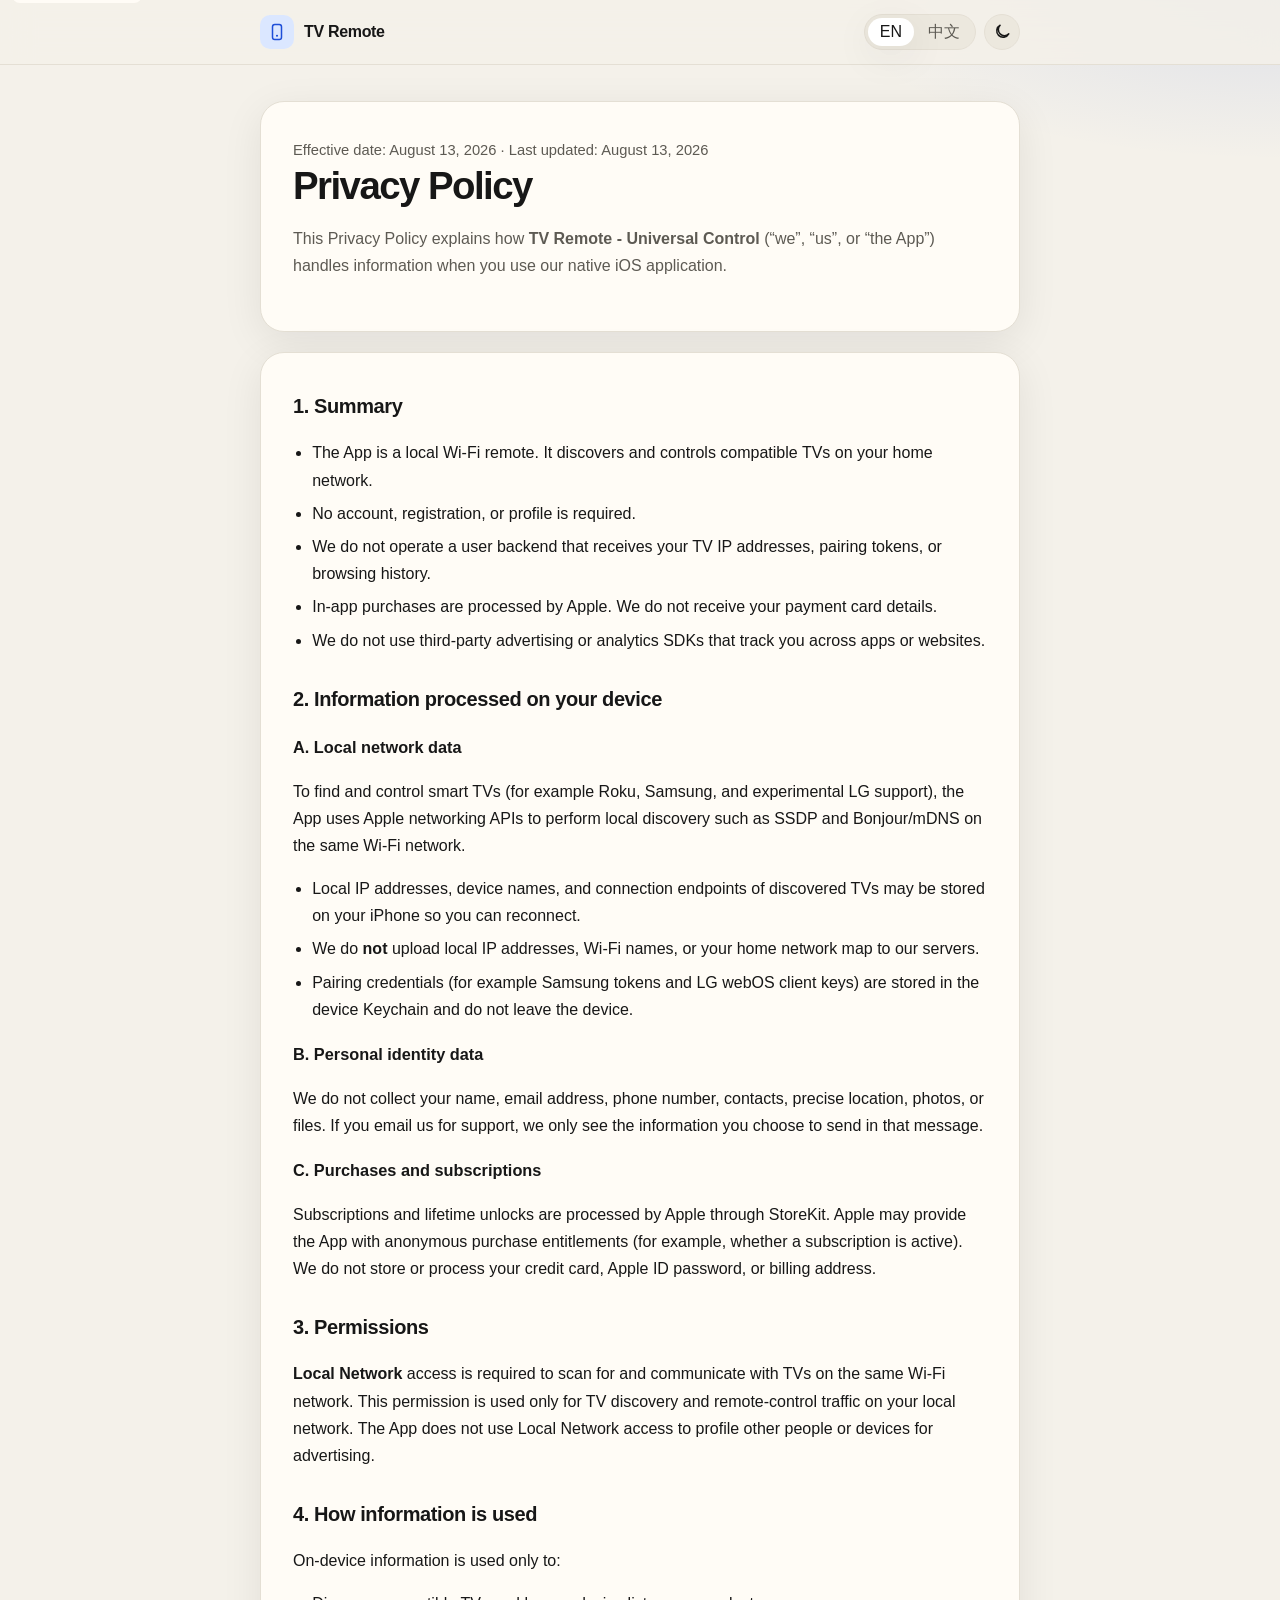
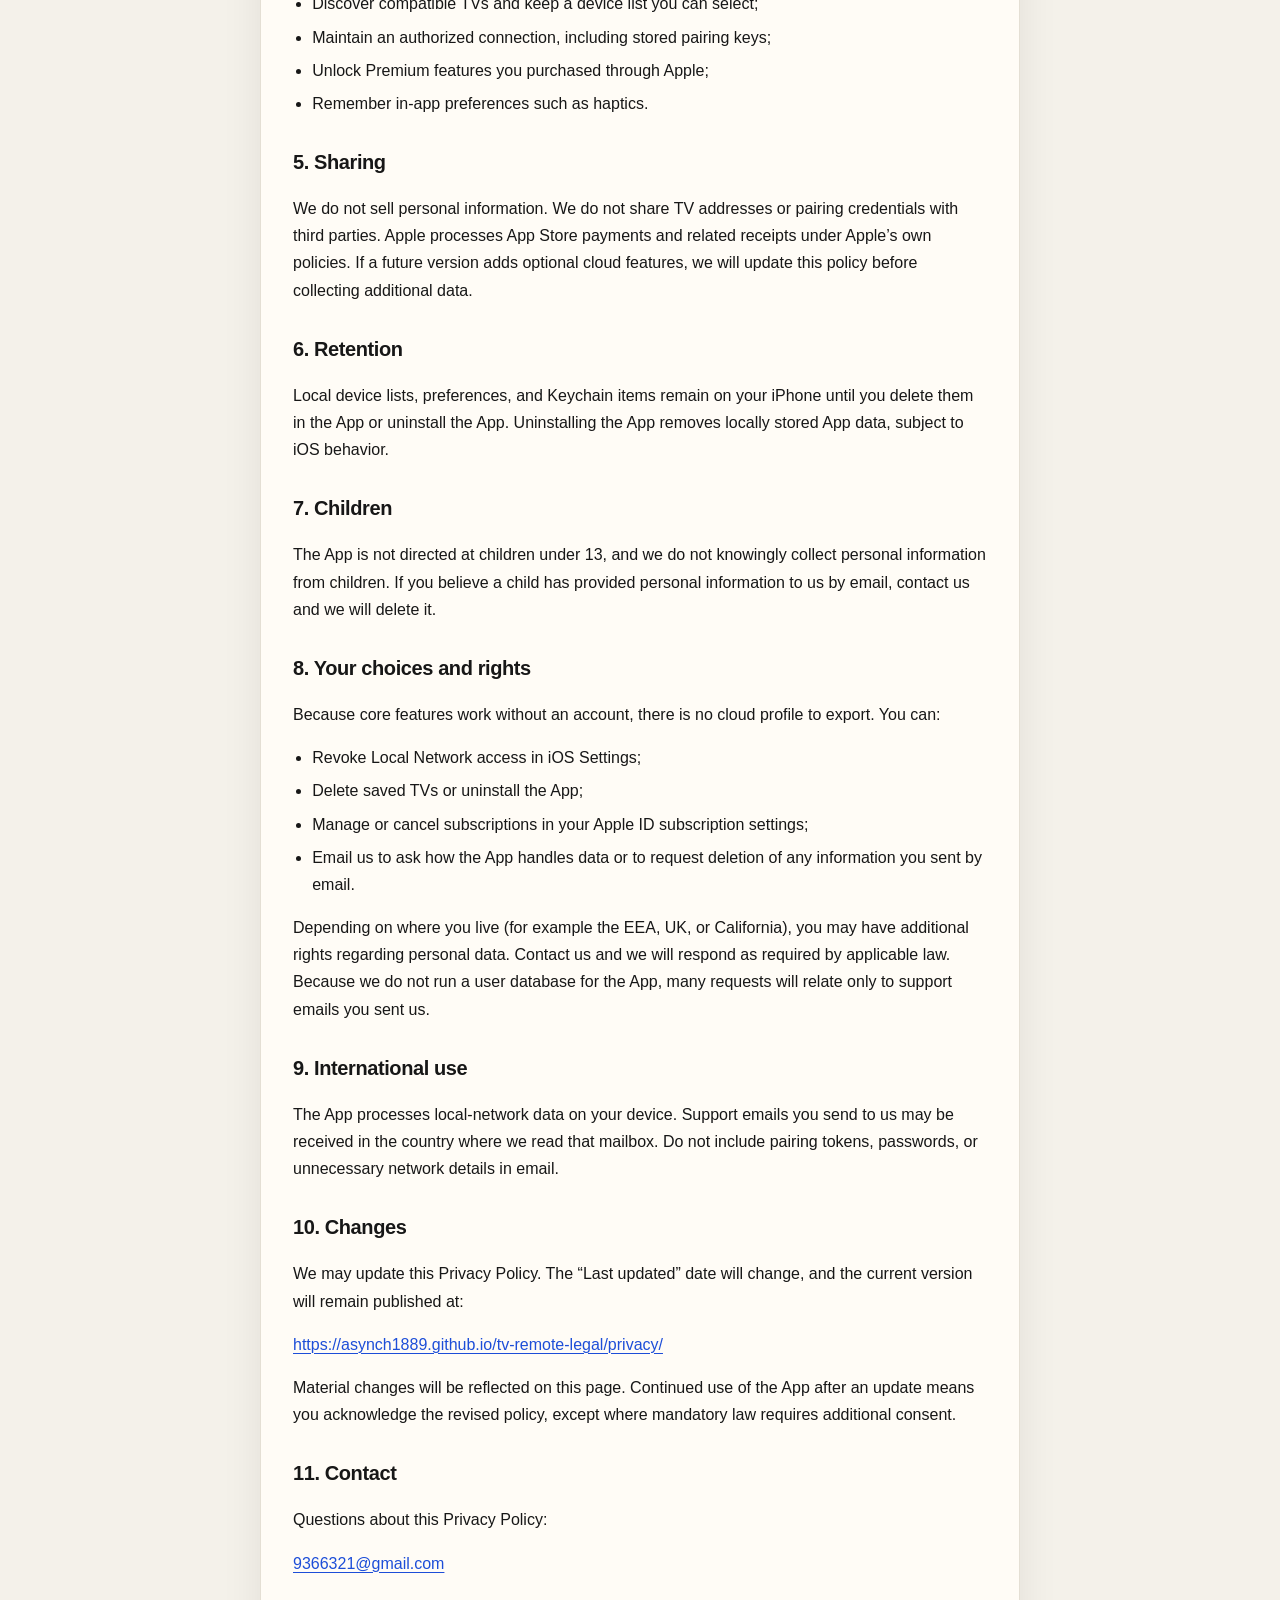
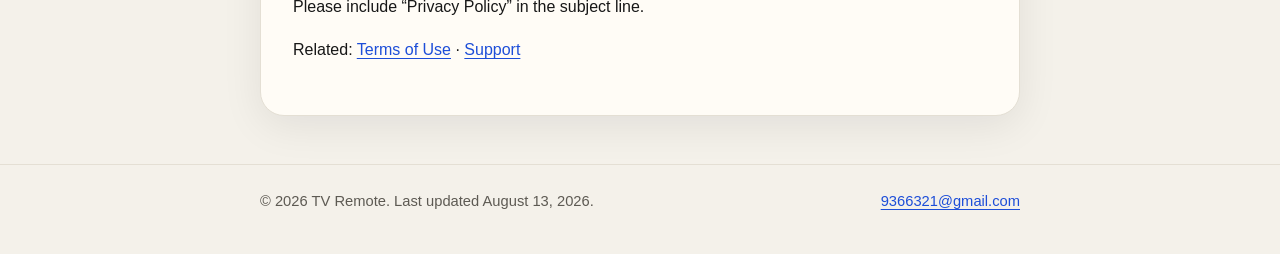
==== privacy/index.html @ 3bd7b20d "Publish bilingual legal pages for GitHub Pages. Co-authored-by: Cursor <cursoragent@cursor.com>" ====
<!DOCTYPE html>
<html lang="en" data-lang="en" data-theme="light">
<head>
  <meta charset="utf-8">
  <meta name="viewport" content="width=device-width, initial-scale=1">
  <title>Privacy Policy · TV Remote</title>
  <meta name="description" content="Privacy Policy for TV Remote - Universal Control. Local-network TV remote; no account required.">
  <link rel="stylesheet" href="../assets/site.css">
  <script>
    (function () {
      try {
        var t = localStorage.getItem("tvremote-theme");
        if (!t) t = matchMedia("(prefers-color-scheme: dark)").matches ? "dark" : "light";
        var l = localStorage.getItem("tvremote-lang");
        if (!l) l = (navigator.language || "").toLowerCase().indexOf("zh") === 0 ? "zh" : "en";
        document.documentElement.dataset.theme = t;
        document.documentElement.dataset.lang = l;
        document.documentElement.lang = l === "zh" ? "zh-CN" : "en";
      } catch (e) {}
    })();
  </script>
  <script defer src="../assets/site.js"></script>
</head>
<body>
  <a class="skip" href="#content">Skip to content</a>
  <header class="topbar">
    <div class="topbar-inner">
      <a class="brand" href="../">
        <span class="logo" aria-hidden="true">
          <svg width="18" height="18" viewBox="0 0 24 24" fill="none"><rect x="6" y="2" width="12" height="20" rx="3" stroke="currentColor" stroke-width="2"/><circle cx="12" cy="17" r="1.4" fill="currentColor"/></svg>
        </span>
        <span>TV Remote</span>
      </a>
      <div class="controls">
        <div class="seg" role="group" aria-label="Language">
          <button type="button" data-lang-btn="en" aria-pressed="true" onclick="TVRemoteSite.setLang('en')">EN</button>
          <button type="button" data-lang-btn="zh" aria-pressed="false" onclick="TVRemoteSite.setLang('zh')">中文</button>
        </div>
        <button class="icon-btn" type="button" data-theme-toggle onclick="TVRemoteSite.toggleTheme()" aria-label="Toggle appearance">
          <svg class="moon" viewBox="0 0 24 24" fill="none"><path d="M21 14.5A8.5 8.5 0 1 1 9.5 3 7 7 0 0 0 21 14.5Z" stroke="currentColor" stroke-width="2" stroke-linejoin="round"/></svg>
          <svg class="sun" viewBox="0 0 24 24" fill="none"><circle cx="12" cy="12" r="4" stroke="currentColor" stroke-width="2"/><path d="M12 3v2M12 19v2M4.9 4.9l1.4 1.4M17.7 17.7l1.4 1.4M3 12h2M19 12h2M4.9 19.1l1.4-1.4M17.7 6.3l1.4-1.4" stroke="currentColor" stroke-width="2" stroke-linecap="round"/></svg>
        </button>
      </div>
    </div>
  </header>

  <main id="content" class="wrap">
    <section class="hero">
      <div class="lang-en">
        <p class="meta">Effective date: August 13, 2026 · Last updated: August 13, 2026</p>
        <h1>Privacy Policy</h1>
        <p class="lede">This Privacy Policy explains how <strong>TV Remote - Universal Control</strong> (“we”, “us”, or “the App”) handles information when you use our native iOS application.</p>
      </div>
      <div class="lang-zh">
        <p class="meta">生效日期：2026 年 8 月 13 日 · 最近更新：2026 年 8 月 13 日</p>
        <h1>隐私政策</h1>
        <p class="lede">本隐私政策说明 <strong>TV Remote - Universal Control</strong>（“我们”或“本应用”）在你使用这款原生 iOS 应用时如何处理信息。</p>
      </div>
    </section>

    <article class="doc">
      <div class="lang-en">
        <h2>1. Summary</h2>
        <ul>
          <li>The App is a local Wi‑Fi remote. It discovers and controls compatible TVs on your home network.</li>
          <li>No account, registration, or profile is required.</li>
          <li>We do not operate a user backend that receives your TV IP addresses, pairing tokens, or browsing history.</li>
          <li>In-app purchases are processed by Apple. We do not receive your payment card details.</li>
          <li>We do not use third-party advertising or analytics SDKs that track you across apps or websites.</li>
        </ul>

        <h2>2. Information processed on your device</h2>
        <h3>A. Local network data</h3>
        <p>To find and control smart TVs (for example Roku, Samsung, and experimental LG support), the App uses Apple networking APIs to perform local discovery such as SSDP and Bonjour/mDNS on the same Wi‑Fi network.</p>
        <ul>
          <li>Local IP addresses, device names, and connection endpoints of discovered TVs may be stored on your iPhone so you can reconnect.</li>
          <li>We do <strong>not</strong> upload local IP addresses, Wi‑Fi names, or your home network map to our servers.</li>
          <li>Pairing credentials (for example Samsung tokens and LG webOS client keys) are stored in the device Keychain and do not leave the device.</li>
        </ul>

        <h3>B. Personal identity data</h3>
        <p>We do not collect your name, email address, phone number, contacts, precise location, photos, or files. If you email us for support, we only see the information you choose to send in that message.</p>

        <h3>C. Purchases and subscriptions</h3>
        <p>Subscriptions and lifetime unlocks are processed by Apple through StoreKit. Apple may provide the App with anonymous purchase entitlements (for example, whether a subscription is active). We do not store or process your credit card, Apple ID password, or billing address.</p>

        <h2>3. Permissions</h2>
        <p><strong>Local Network</strong> access is required to scan for and communicate with TVs on the same Wi‑Fi network. This permission is used only for TV discovery and remote-control traffic on your local network. The App does not use Local Network access to profile other people or devices for advertising.</p>

        <h2>4. How information is used</h2>
        <p>On-device information is used only to:</p>
        <ul>
          <li>Discover compatible TVs and keep a device list you can select;</li>
          <li>Maintain an authorized connection, including stored pairing keys;</li>
          <li>Unlock Premium features you purchased through Apple;</li>
          <li>Remember in-app preferences such as haptics.</li>
        </ul>

        <h2>5. Sharing</h2>
        <p>We do not sell personal information. We do not share TV addresses or pairing credentials with third parties. Apple processes App Store payments and related receipts under Apple’s own policies. If a future version adds optional cloud features, we will update this policy before collecting additional data.</p>

        <h2>6. Retention</h2>
        <p>Local device lists, preferences, and Keychain items remain on your iPhone until you delete them in the App or uninstall the App. Uninstalling the App removes locally stored App data, subject to iOS behavior.</p>

        <h2>7. Children</h2>
        <p>The App is not directed at children under 13, and we do not knowingly collect personal information from children. If you believe a child has provided personal information to us by email, contact us and we will delete it.</p>

        <h2>8. Your choices and rights</h2>
        <p>Because core features work without an account, there is no cloud profile to export. You can:</p>
        <ul>
          <li>Revoke Local Network access in iOS Settings;</li>
          <li>Delete saved TVs or uninstall the App;</li>
          <li>Manage or cancel subscriptions in your Apple ID subscription settings;</li>
          <li>Email us to ask how the App handles data or to request deletion of any information you sent by email.</li>
        </ul>
        <p>Depending on where you live (for example the EEA, UK, or California), you may have additional rights regarding personal data. Contact us and we will respond as required by applicable law. Because we do not run a user database for the App, many requests will relate only to support emails you sent us.</p>

        <h2>9. International use</h2>
        <p>The App processes local-network data on your device. Support emails you send to us may be received in the country where we read that mailbox. Do not include pairing tokens, passwords, or unnecessary network details in email.</p>

        <h2>10. Changes</h2>
        <p>We may update this Privacy Policy. The “Last updated” date will change, and the current version will remain published at:</p>
        <p><a href="https://asynch1889.github.io/tv-remote-legal/privacy/">https://asynch1889.github.io/tv-remote-legal/privacy/</a></p>
        <p>Material changes will be reflected on this page. Continued use of the App after an update means you acknowledge the revised policy, except where mandatory law requires additional consent.</p>

        <h2>11. Contact</h2>
        <p>Questions about this Privacy Policy:</p>
        <p><a href="mailto:9366321@gmail.com">9366321@gmail.com</a></p>
        <p>Please include “Privacy Policy” in the subject line.</p>
        <p>Related: <a href="../terms/">Terms of Use</a> · <a href="../support/">Support</a></p>
      </div>

      <div class="lang-zh">
        <h2>1. 摘要</h2>
        <ul>
          <li>本应用是局域网遥控器，用于在家庭 Wi‑Fi 上发现并控制兼容电视。</li>
          <li>无需注册、登录或创建个人资料。</li>
          <li>我们没有用于接收电视 IP 地址、配对令牌或浏览记录的用户后台。</li>
          <li>应用内购买由 Apple 处理，我们不会收到你的银行卡信息。</li>
          <li>我们不使用用于跨应用或跨网站追踪的第三方广告或分析 SDK。</li>
        </ul>

        <h2>2. 在你设备上处理的信息</h2>
        <h3>A. 局域网数据</h3>
        <p>为了发现并控制智能电视（例如 Roku、Samsung，以及实验性的 LG 支持），本应用使用 Apple 网络接口，在同一 Wi‑Fi 网络上进行 SSDP、Bonjour/mDNS 等本地发现。</p>
        <ul>
          <li>已发现电视的本地 IP 地址、设备名称和连接端点可能保存在你的 iPhone 上，便于再次连接。</li>
          <li>我们<strong>不会</strong>把本地 IP 地址、Wi‑Fi 名称或家庭网络拓扑上传到我们的服务器。</li>
          <li>配对凭据（例如 Samsung token、LG webOS client key）仅保存在设备钥匙串（Keychain）中，不会离开本机。</li>
        </ul>

        <h3>B. 身份类个人信息</h3>
        <p>我们不收集你的姓名、电子邮箱、电话、通讯录、精确位置、照片或文件。如果你通过邮件联系支持，我们只会看到你在该邮件中主动提供的内容。</p>

        <h3>C. 购买与订阅</h3>
        <p>订阅和终身解锁通过 Apple StoreKit 处理。Apple 可能向本应用提供匿名的购买权益状态（例如订阅是否有效）。我们不存储或处理你的信用卡、Apple ID 密码或账单地址。</p>

        <h2>3. 权限</h2>
        <p><strong>本地网络</strong>权限仅用于扫描并与同一 Wi‑Fi 上的电视通信，用于电视发现和遥控流量。本应用不会把本地网络权限用于广告画像。</p>

        <h2>4. 信息如何使用</h2>
        <p>设备本地信息仅用于：</p>
        <ul>
          <li>发现兼容电视并维护可供选择的设备列表；</li>
          <li>维持已授权连接，包括保存配对密钥；</li>
          <li>解锁你通过 Apple 购买的 Premium 功能；</li>
          <li>记住应用内偏好（例如触觉反馈）。</li>
        </ul>

        <h2>5. 共享</h2>
        <p>我们不出售个人信息，也不会向第三方共享电视地址或配对凭据。Apple 按照其自身政策处理 App Store 付款与收据。如果未来版本增加可选云端功能，我们会在收集额外数据前更新本政策。</p>

        <h2>6. 保存期限</h2>
        <p>本地设备列表、偏好设置和钥匙串项目会保留在 iPhone 上，直到你在应用内删除或卸载应用。卸载后，本地应用数据会按 iOS 机制清除。</p>

        <h2>7. 儿童</h2>
        <p>本应用不以 13 岁以下儿童为对象，我们也不会故意收集儿童的个人信息。如果认为儿童通过邮件向我们提供了个人信息，请联系我们，我们会予以删除。</p>

        <h2>8. 你的选择与权利</h2>
        <p>核心功能无需账号，因此没有可导出的云端个人资料。你可以：</p>
        <ul>
          <li>在 iOS 设置中关闭本地网络权限；</li>
          <li>删除已保存的电视或卸载应用；</li>
          <li>在 Apple ID 订阅设置中管理或取消订阅；</li>
          <li>发邮件询问数据处理方式，或要求删除你通过邮件发给我们的信息。</li>
        </ul>
        <p>根据你所在地区（例如欧盟、英国或加州），你可能享有额外的个人数据权利。请与我们联系，我们会依法回应。由于本应用没有用户数据库，多数请求仅涉及你发给我们的支持邮件。</p>

        <h2>9. 跨境使用</h2>
        <p>局域网数据在你的设备上处理。你发给我们的支持邮件可能在我们读取该邮箱的所在地被接收。请不要在邮件中包含配对令牌、密码或不必要的网络细节。</p>

        <h2>10. 变更</h2>
        <p>我们可能更新本隐私政策。“最近更新”日期会随之变化，最新版本发布于：</p>
        <p><a href="https://asynch1889.github.io/tv-remote-legal/privacy/">https://asynch1889.github.io/tv-remote-legal/privacy/</a></p>
        <p>重大变更会体现在本页面。除非强制性法律要求另行同意，继续使用本应用即表示你知悉更新后的政策。</p>

        <h2>11. 联系我们</h2>
        <p>如对本隐私政策有疑问，请联系：</p>
        <p><a href="mailto:9366321@gmail.com">9366321@gmail.com</a></p>
        <p>请在邮件主题中注明“隐私政策”。</p>
        <p>相关页面：<a href="../terms/">服务条款</a> · <a href="../support/">支持</a></p>
      </div>
    </article>
  </main>

  <footer>
    <div class="footer-inner">
      <span class="lang-en">© 2026 TV Remote. Last updated August 13, 2026.</span>
      <span class="lang-zh">© 2026 TV Remote。最近更新：2026 年 8 月 13 日。</span>
      <a href="mailto:9366321@gmail.com">9366321@gmail.com</a>
    </div>
  </footer>
</body>
</html>
---- assets/site.css ----
:root {
  --font: "SF Pro Text", "SF Pro Display", -apple-system, BlinkMacSystemFont,
    "Segoe UI", "PingFang SC", "Hiragino Sans GB", "Noto Sans SC",
    "Microsoft YaHei", sans-serif;
  --radius: 14px;
  --shadow: 0 10px 40px rgba(15, 18, 24, 0.08);
  --max: 760px;
  --ease: 180ms ease;
}

:root[data-theme="light"] {
  --bg: #f4f1ea;
  --bg-elev: #fffcf6;
  --bg-header: rgba(244, 241, 234, 0.82);
  --text: #171717;
  --muted: #5d5a53;
  --border: #e4dfd4;
  --accent: #1d4ed8;
  --accent-soft: #dbe7ff;
  --chip: #ffffff;
  --toggle: #ece8de;
  --link: #1d4ed8;
}

:root[data-theme="dark"] {
  --bg: #0f1218;
  --bg-elev: #171c25;
  --bg-header: rgba(15, 18, 24, 0.78);
  --text: #f2f4f8;
  --muted: #a7b0bd;
  --border: #2a3140;
  --accent: #8bb4ff;
  --accent-soft: #1b2a4a;
  --chip: #1d2430;
  --toggle: #222a38;
  --link: #9ec0ff;
  --shadow: 0 12px 40px rgba(0, 0, 0, 0.35);
}

* { box-sizing: border-box; }

html, body {
  margin: 0;
  padding: 0;
  background: var(--bg);
  color: var(--text);
  font-family: var(--font);
  line-height: 1.7;
  -webkit-font-smoothing: antialiased;
}

body {
  min-height: 100vh;
  background-image:
    radial-gradient(1200px 400px at 10% -10%, color-mix(in srgb, var(--accent) 16%, transparent), transparent 55%),
    radial-gradient(900px 320px at 100% 0%, color-mix(in srgb, var(--accent) 10%, transparent), transparent 50%);
}

a { color: var(--link); text-decoration-thickness: 1px; text-underline-offset: 3px; }
a:hover { opacity: 0.86; }

.skip {
  position: absolute;
  left: 12px;
  top: -40px;
  background: var(--bg-elev);
  padding: 8px 12px;
  border-radius: 8px;
  z-index: 20;
}
.skip:focus { top: 12px; }

.topbar {
  position: sticky;
  top: 0;
  z-index: 10;
  backdrop-filter: blur(16px);
  background: var(--bg-header);
  border-bottom: 1px solid var(--border);
}

.topbar-inner,
.wrap,
.footer-inner {
  width: min(var(--max), calc(100% - 32px));
  margin: 0 auto;
}

.topbar-inner {
  display: flex;
  align-items: center;
  justify-content: space-between;
  gap: 12px;
  min-height: 64px;
}

.brand {
  display: flex;
  align-items: center;
  gap: 10px;
  color: inherit;
  text-decoration: none;
  font-weight: 700;
  letter-spacing: -0.02em;
}

.logo {
  width: 34px;
  height: 34px;
  border-radius: 10px;
  display: grid;
  place-items: center;
  background: var(--accent-soft);
  color: var(--accent);
}

.controls {
  display: flex;
  align-items: center;
  gap: 8px;
}

.seg, .icon-btn {
  border: 1px solid var(--border);
  background: var(--toggle);
  color: var(--text);
  border-radius: 999px;
  height: 36px;
}

.seg {
  display: flex;
  padding: 3px;
  gap: 2px;
}

.seg button, .icon-btn {
  appearance: none;
  cursor: pointer;
  font: inherit;
}

.seg button {
  border: 0;
  background: transparent;
  color: var(--muted);
  border-radius: 999px;
  padding: 0 12px;
  height: 28px;
}

.seg button[aria-pressed="true"] {
  background: var(--chip);
  color: var(--text);
  box-shadow: var(--shadow);
}

.icon-btn {
  width: 36px;
  display: grid;
  place-items: center;
}

.icon-btn svg { width: 18px; height: 18px; }
.icon-btn .sun { display: none; }
:root[data-theme="dark"] .icon-btn .moon { display: none; }
:root[data-theme="dark"] .icon-btn .sun { display: block; }

.hero, .doc {
  background: var(--bg-elev);
  border: 1px solid var(--border);
  border-radius: 24px;
  box-shadow: var(--shadow);
}

.hero {
  margin: 36px auto 20px;
  padding: 36px 32px;
}

.doc {
  margin: 0 auto 48px;
  padding: 8px 32px 36px;
}

h1 {
  font-size: clamp(1.8rem, 4vw, 2.4rem);
  line-height: 1.2;
  letter-spacing: -0.04em;
  margin: 0 0 10px;
}

.lede, .muted, .meta, footer { color: var(--muted); }
.meta { font-size: 0.92rem; margin: 0; }

.pills {
  display: flex;
  flex-wrap: wrap;
  gap: 8px;
  margin-top: 18px;
}

.pill {
  background: var(--accent-soft);
  color: var(--accent);
  border-radius: 999px;
  padding: 6px 12px;
  font-size: 0.85rem;
  font-weight: 600;
}

.cards {
  display: grid;
  grid-template-columns: repeat(auto-fit, minmax(210px, 1fr));
  gap: 14px;
  margin-top: 24px;
}

.card {
  display: block;
  padding: 18px;
  border: 1px solid var(--border);
  border-radius: var(--radius);
  background: var(--chip);
  color: inherit;
  text-decoration: none;
}

.card h2 {
  margin: 0 0 6px;
  font-size: 1.05rem;
}

.card p { margin: 0; color: var(--muted); font-size: 0.95rem; }

h2 {
  margin: 28px 0 8px;
  font-size: 1.25rem;
  letter-spacing: -0.02em;
}

h3 { margin: 18px 0 6px; font-size: 1.02rem; }

p, li { color: var(--text); }
ul { padding-left: 1.2em; }
li + li { margin-top: 6px; }

.note {
  background: var(--accent-soft);
  border-radius: 12px;
  padding: 14px 16px;
  margin: 16px 0;
}

footer {
  border-top: 1px solid var(--border);
  padding: 24px 0 40px;
  font-size: 0.92rem;
}

.footer-inner {
  display: flex;
  justify-content: space-between;
  gap: 12px;
  flex-wrap: wrap;
}

html[data-lang="en"] .lang-zh,
html[data-lang="zh"] .lang-en {
  display: none;
}

@media (max-width: 640px) {
  .hero, .doc { padding-left: 18px; padding-right: 18px; border-radius: 18px; }
  .brand span { display: none; }
}

@media print {
  .topbar, .controls, footer { display: none !important; }
  .hero, .doc { box-shadow: none; border: 0; }
}
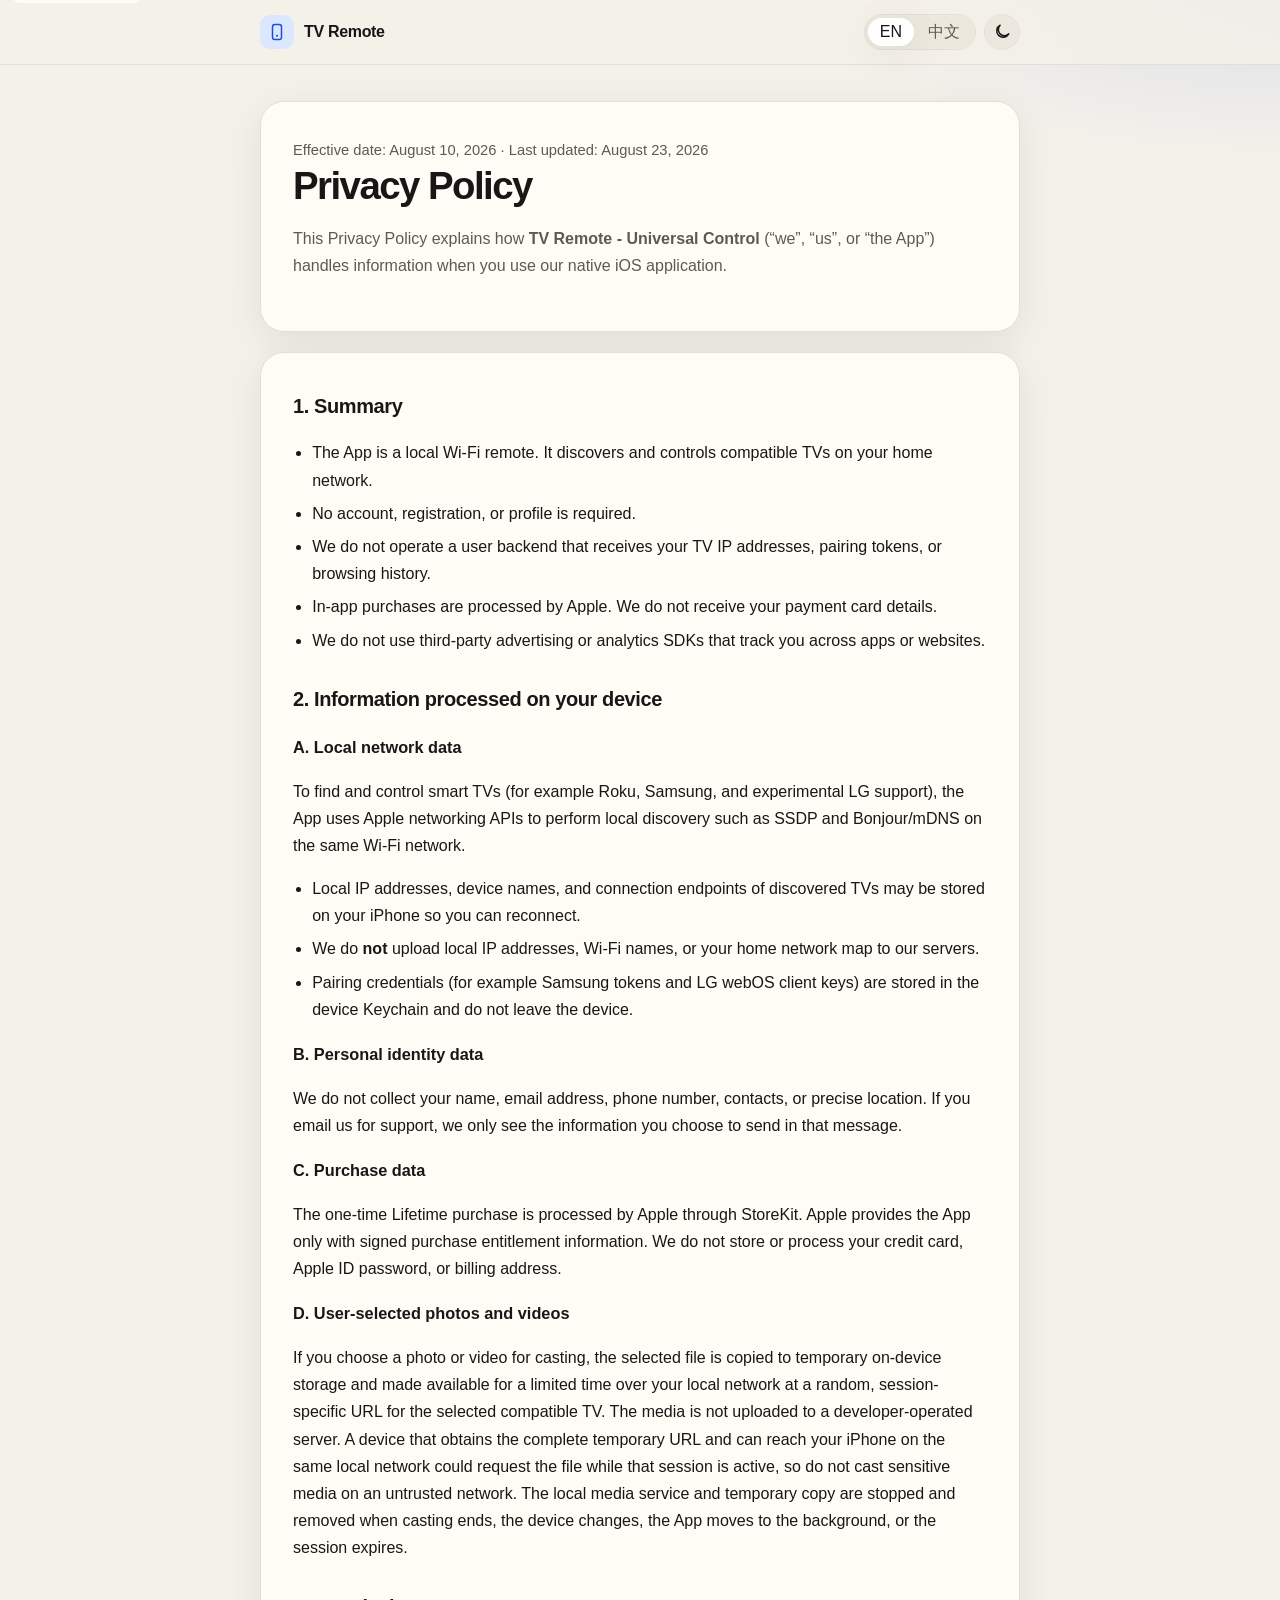
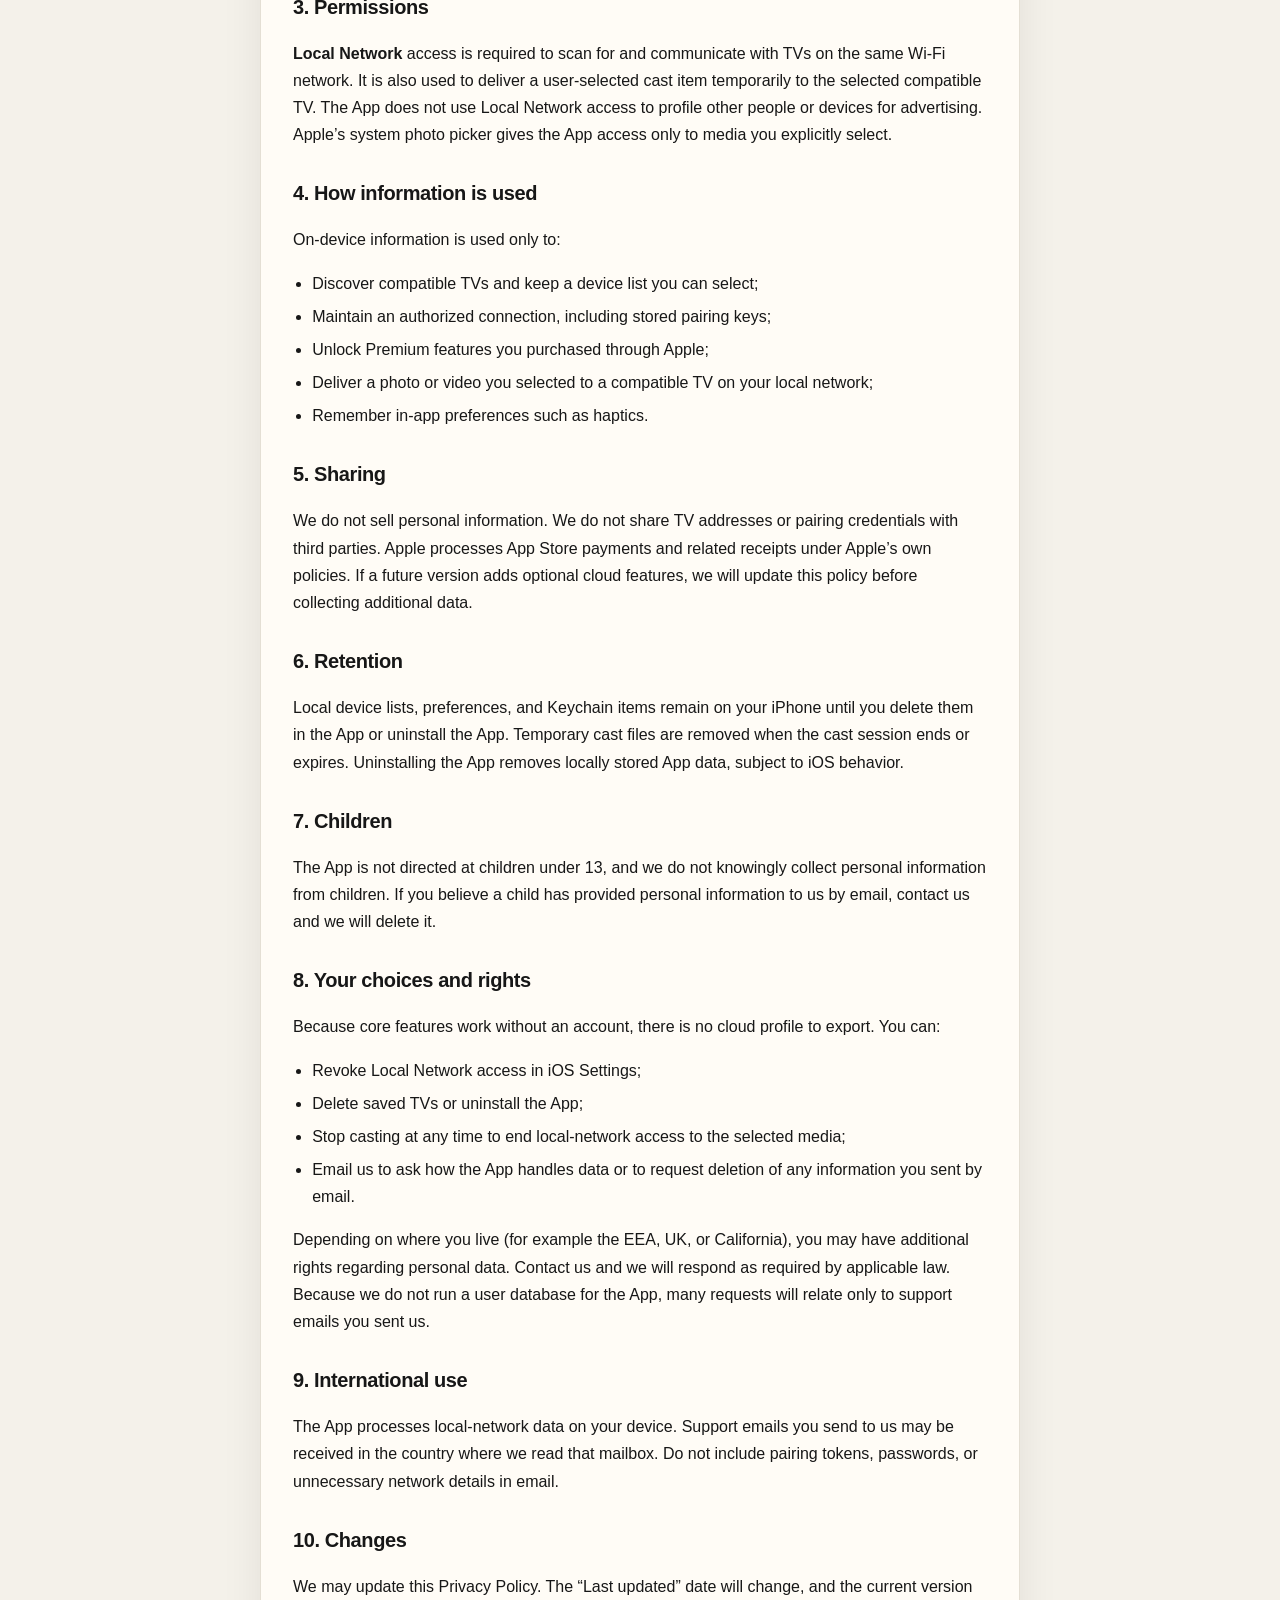
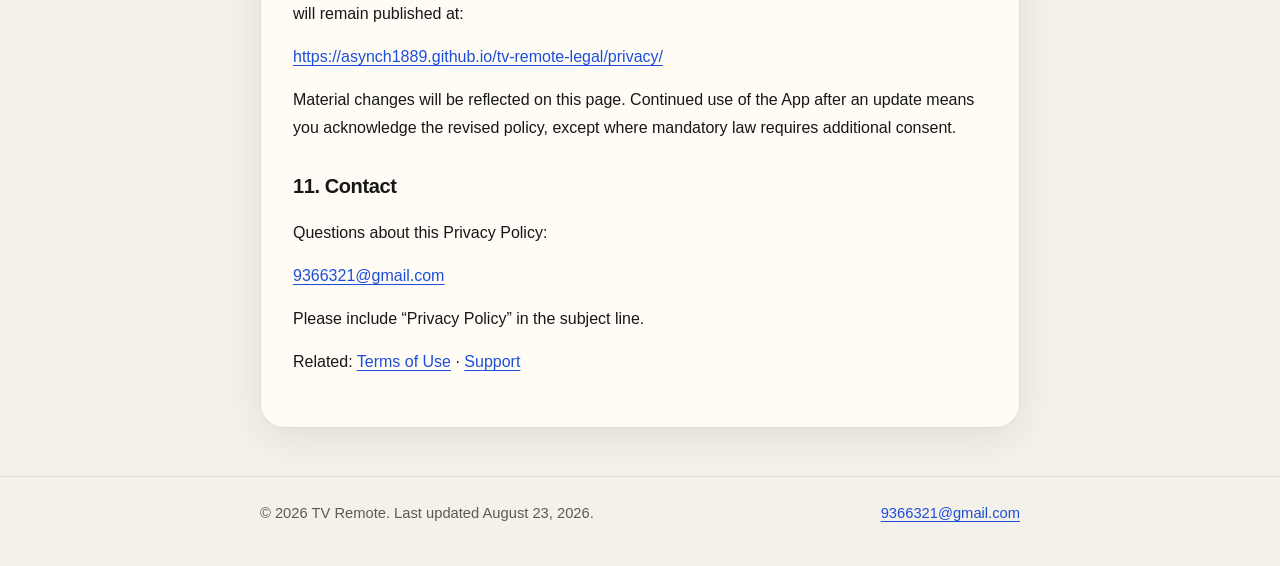
==== commit 82a730e8: "统一线上法律页为买断方案" ====
--- a/privacy/index.html
+++ b/privacy/index.html
@@ -47,12 +47,12 @@
   <main id="content" class="wrap">
     <section class="hero">
       <div class="lang-en">
-        <p class="meta">Effective date: August 13, 2026 · Last updated: August 13, 2026</p>
+        <p class="meta">Effective date: August 10, 2026 · Last updated: August 23, 2026</p>
         <h1>Privacy Policy</h1>
         <p class="lede">This Privacy Policy explains how <strong>TV Remote - Universal Control</strong> (“we”, “us”, or “the App”) handles information when you use our native iOS application.</p>
       </div>
       <div class="lang-zh">
-        <p class="meta">生效日期：2026 年 8 月 13 日 · 最近更新：2026 年 8 月 13 日</p>
+        <p class="meta">生效日期：2026 年 8 月 10 日 · 最近更新：2026 年 8 月 23 日</p>
         <h1>隐私政策</h1>
         <p class="lede">本隐私政策说明 <strong>TV Remote - Universal Control</strong>（“我们”或“本应用”）在你使用这款原生 iOS 应用时如何处理信息。</p>
       </div>
@@ -79,13 +79,16 @@
         </ul>
 
         <h3>B. Personal identity data</h3>
-        <p>We do not collect your name, email address, phone number, contacts, precise location, photos, or files. If you email us for support, we only see the information you choose to send in that message.</p>
-
-        <h3>C. Purchases and subscriptions</h3>
-        <p>Subscriptions and lifetime unlocks are processed by Apple through StoreKit. Apple may provide the App with anonymous purchase entitlements (for example, whether a subscription is active). We do not store or process your credit card, Apple ID password, or billing address.</p>
+        <p>We do not collect your name, email address, phone number, contacts, or precise location. If you email us for support, we only see the information you choose to send in that message.</p>
+
+        <h3>C. Purchase data</h3>
+        <p>The one-time Lifetime purchase is processed by Apple through StoreKit. Apple provides the App only with signed purchase entitlement information. We do not store or process your credit card, Apple ID password, or billing address.</p>
+
+        <h3>D. User-selected photos and videos</h3>
+        <p>If you choose a photo or video for casting, the selected file is copied to temporary on-device storage and made available for a limited time over your local network at a random, session-specific URL for the selected compatible TV. The media is not uploaded to a developer-operated server. A device that obtains the complete temporary URL and can reach your iPhone on the same local network could request the file while that session is active, so do not cast sensitive media on an untrusted network. The local media service and temporary copy are stopped and removed when casting ends, the device changes, the App moves to the background, or the session expires.</p>
 
         <h2>3. Permissions</h2>
-        <p><strong>Local Network</strong> access is required to scan for and communicate with TVs on the same Wi‑Fi network. This permission is used only for TV discovery and remote-control traffic on your local network. The App does not use Local Network access to profile other people or devices for advertising.</p>
+        <p><strong>Local Network</strong> access is required to scan for and communicate with TVs on the same Wi‑Fi network. It is also used to deliver a user-selected cast item temporarily to the selected compatible TV. The App does not use Local Network access to profile other people or devices for advertising. Apple’s system photo picker gives the App access only to media you explicitly select.</p>
 
         <h2>4. How information is used</h2>
         <p>On-device information is used only to:</p>
@@ -93,6 +96,7 @@
           <li>Discover compatible TVs and keep a device list you can select;</li>
           <li>Maintain an authorized connection, including stored pairing keys;</li>
           <li>Unlock Premium features you purchased through Apple;</li>
+          <li>Deliver a photo or video you selected to a compatible TV on your local network;</li>
           <li>Remember in-app preferences such as haptics.</li>
         </ul>
 
@@ -100,7 +104,7 @@
         <p>We do not sell personal information. We do not share TV addresses or pairing credentials with third parties. Apple processes App Store payments and related receipts under Apple’s own policies. If a future version adds optional cloud features, we will update this policy before collecting additional data.</p>
 
         <h2>6. Retention</h2>
-        <p>Local device lists, preferences, and Keychain items remain on your iPhone until you delete them in the App or uninstall the App. Uninstalling the App removes locally stored App data, subject to iOS behavior.</p>
+        <p>Local device lists, preferences, and Keychain items remain on your iPhone until you delete them in the App or uninstall the App. Temporary cast files are removed when the cast session ends or expires. Uninstalling the App removes locally stored App data, subject to iOS behavior.</p>
 
         <h2>7. Children</h2>
         <p>The App is not directed at children under 13, and we do not knowingly collect personal information from children. If you believe a child has provided personal information to us by email, contact us and we will delete it.</p>
@@ -110,7 +114,7 @@
         <ul>
           <li>Revoke Local Network access in iOS Settings;</li>
           <li>Delete saved TVs or uninstall the App;</li>
-          <li>Manage or cancel subscriptions in your Apple ID subscription settings;</li>
+          <li>Stop casting at any time to end local-network access to the selected media;</li>
           <li>Email us to ask how the App handles data or to request deletion of any information you sent by email.</li>
         </ul>
         <p>Depending on where you live (for example the EEA, UK, or California), you may have additional rights regarding personal data. Contact us and we will respond as required by applicable law. Because we do not run a user database for the App, many requests will relate only to support emails you sent us.</p>
@@ -150,13 +154,16 @@
         </ul>
 
         <h3>B. 身份类个人信息</h3>
-        <p>我们不收集你的姓名、电子邮箱、电话、通讯录、精确位置、照片或文件。如果你通过邮件联系支持，我们只会看到你在该邮件中主动提供的内容。</p>
-
-        <h3>C. 购买与订阅</h3>
-        <p>订阅和终身解锁通过 Apple StoreKit 处理。Apple 可能向本应用提供匿名的购买权益状态（例如订阅是否有效）。我们不存储或处理你的信用卡、Apple ID 密码或账单地址。</p>
+        <p>我们不收集你的姓名、电子邮箱、电话、通讯录或精确位置。如果你通过邮件联系支持，我们只会看到你在该邮件中主动提供的内容。</p>
+
+        <h3>C. 购买数据</h3>
+        <p>Lifetime 一次性购买通过 Apple StoreKit 处理。Apple 仅向本应用提供经过签名的购买权益信息。我们不存储或处理你的信用卡、Apple ID 密码或账单地址。</p>
+
+        <h3>D. 用户选择的照片与视频</h3>
+        <p>当你主动选择照片或视频进行投屏时，所选文件会复制到设备上的临时目录，并通过随机的、仅限当前会话的局域网 URL，在有限时间内提供给你选择的兼容电视。媒体不会上传到开发者运营的服务器。在会话有效期间，如果同一局域网中的其他设备获得了完整临时 URL 且能访问你的 iPhone，也可能请求该文件，因此请勿在不受信任的网络中投屏敏感媒体。投屏结束、切换设备、应用进入后台或会话到期时，本地媒体服务会停止，临时副本也会删除。</p>
 
         <h2>3. 权限</h2>
-        <p><strong>本地网络</strong>权限仅用于扫描并与同一 Wi‑Fi 上的电视通信，用于电视发现和遥控流量。本应用不会把本地网络权限用于广告画像。</p>
+        <p><strong>本地网络</strong>权限用于扫描并与同一 Wi‑Fi 上的电视通信，也用于把你主动选择的投屏媒体临时传送给所选兼容电视。本应用不会把本地网络权限用于广告画像。Apple 系统照片选择器只会让本应用访问你明确选择的媒体。</p>
 
         <h2>4. 信息如何使用</h2>
         <p>设备本地信息仅用于：</p>
@@ -164,6 +171,7 @@
           <li>发现兼容电视并维护可供选择的设备列表；</li>
           <li>维持已授权连接，包括保存配对密钥；</li>
           <li>解锁你通过 Apple 购买的 Premium 功能；</li>
+          <li>把你选择的照片或视频传送到局域网中的兼容电视；</li>
           <li>记住应用内偏好（例如触觉反馈）。</li>
         </ul>
 
@@ -171,7 +179,7 @@
         <p>我们不出售个人信息，也不会向第三方共享电视地址或配对凭据。Apple 按照其自身政策处理 App Store 付款与收据。如果未来版本增加可选云端功能，我们会在收集额外数据前更新本政策。</p>
 
         <h2>6. 保存期限</h2>
-        <p>本地设备列表、偏好设置和钥匙串项目会保留在 iPhone 上，直到你在应用内删除或卸载应用。卸载后，本地应用数据会按 iOS 机制清除。</p>
+        <p>本地设备列表、偏好设置和钥匙串项目会保留在 iPhone 上，直到你在应用内删除或卸载应用。临时投屏文件会在投屏会话结束或到期时删除。卸载后，本地应用数据会按 iOS 机制清除。</p>
 
         <h2>7. 儿童</h2>
         <p>本应用不以 13 岁以下儿童为对象，我们也不会故意收集儿童的个人信息。如果认为儿童通过邮件向我们提供了个人信息，请联系我们，我们会予以删除。</p>
@@ -181,7 +189,7 @@
         <ul>
           <li>在 iOS 设置中关闭本地网络权限；</li>
           <li>删除已保存的电视或卸载应用；</li>
-          <li>在 Apple ID 订阅设置中管理或取消订阅；</li>
+          <li>随时停止投屏，以终止局域网对所选媒体的访问；</li>
           <li>发邮件询问数据处理方式，或要求删除你通过邮件发给我们的信息。</li>
         </ul>
         <p>根据你所在地区（例如欧盟、英国或加州），你可能享有额外的个人数据权利。请与我们联系，我们会依法回应。由于本应用没有用户数据库，多数请求仅涉及你发给我们的支持邮件。</p>
@@ -205,8 +213,8 @@
 
   <footer>
     <div class="footer-inner">
-      <span class="lang-en">© 2026 TV Remote. Last updated August 13, 2026.</span>
-      <span class="lang-zh">© 2026 TV Remote。最近更新：2026 年 8 月 13 日。</span>
+      <span class="lang-en">© 2026 TV Remote. Last updated August 23, 2026.</span>
+      <span class="lang-zh">© 2026 TV Remote。最近更新：2026 年 8 月 23 日。</span>
       <a href="mailto:9366321@gmail.com">9366321@gmail.com</a>
     </div>
   </footer>
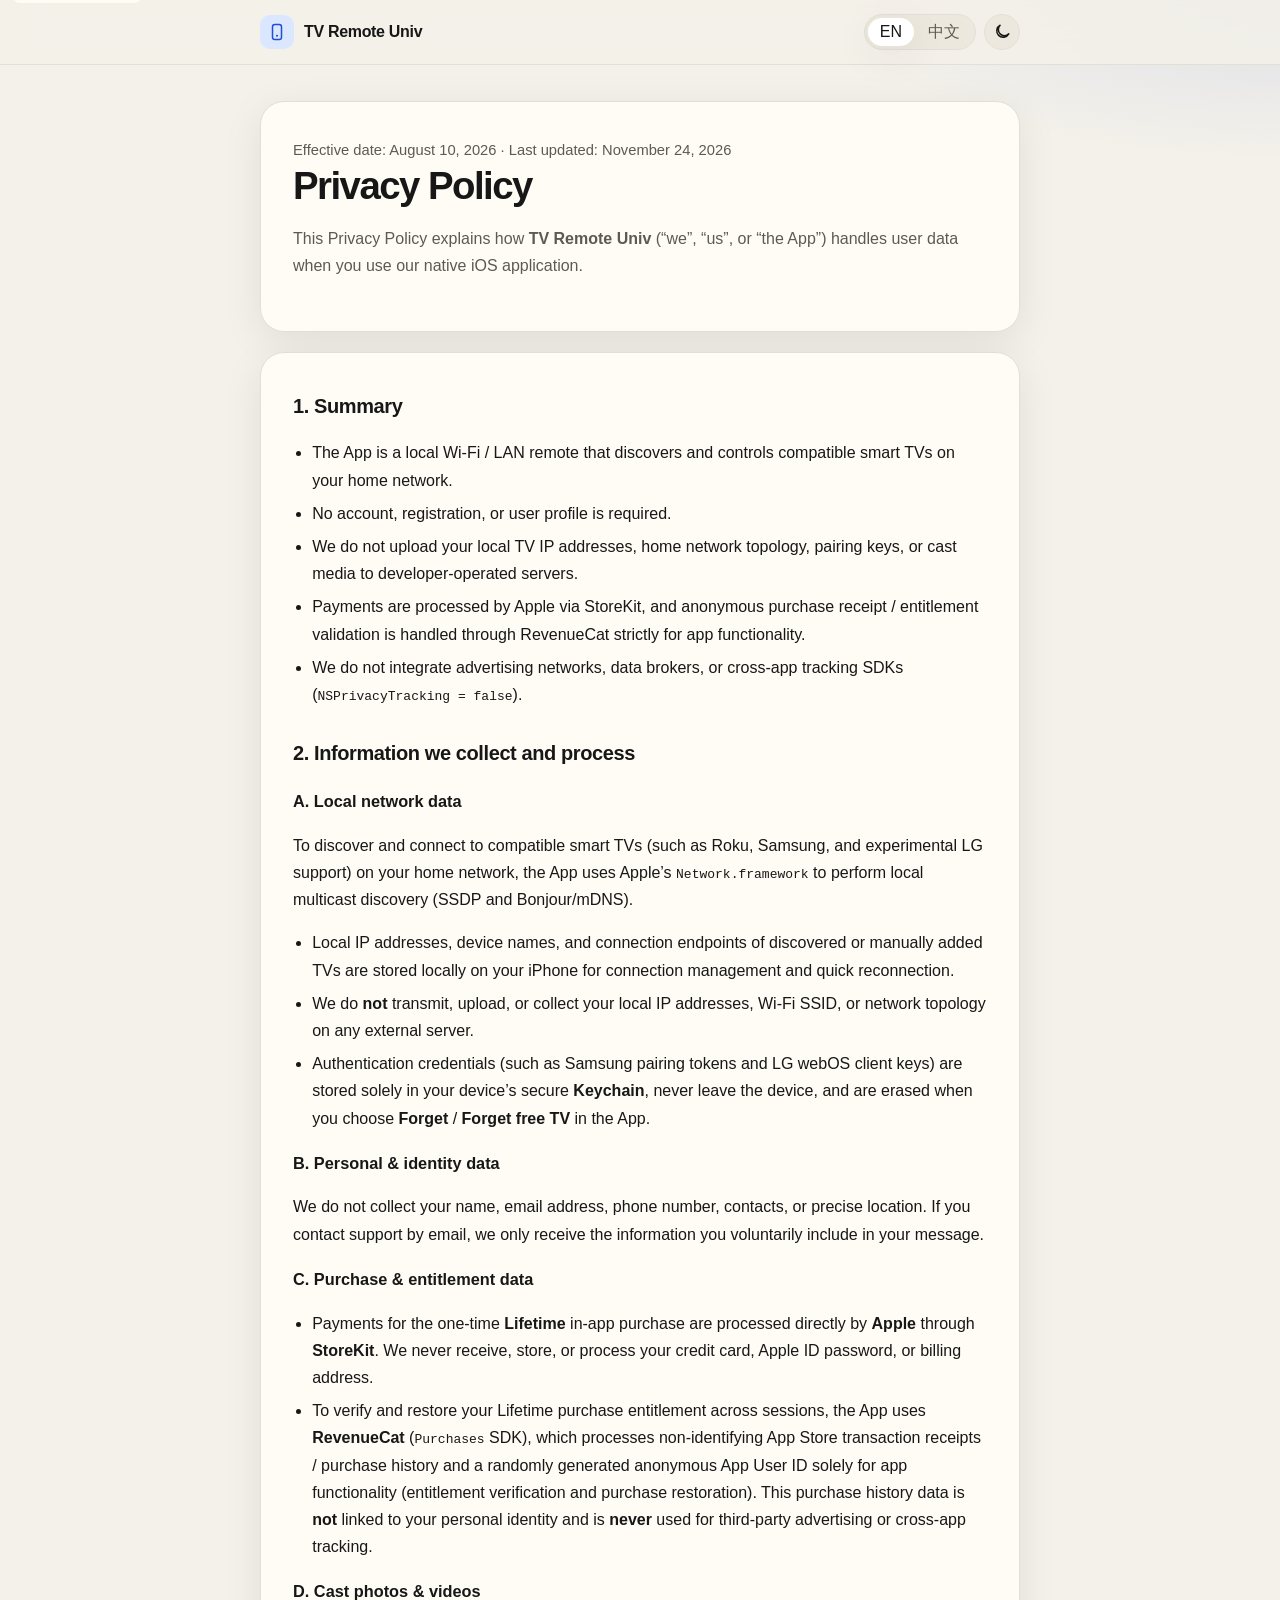
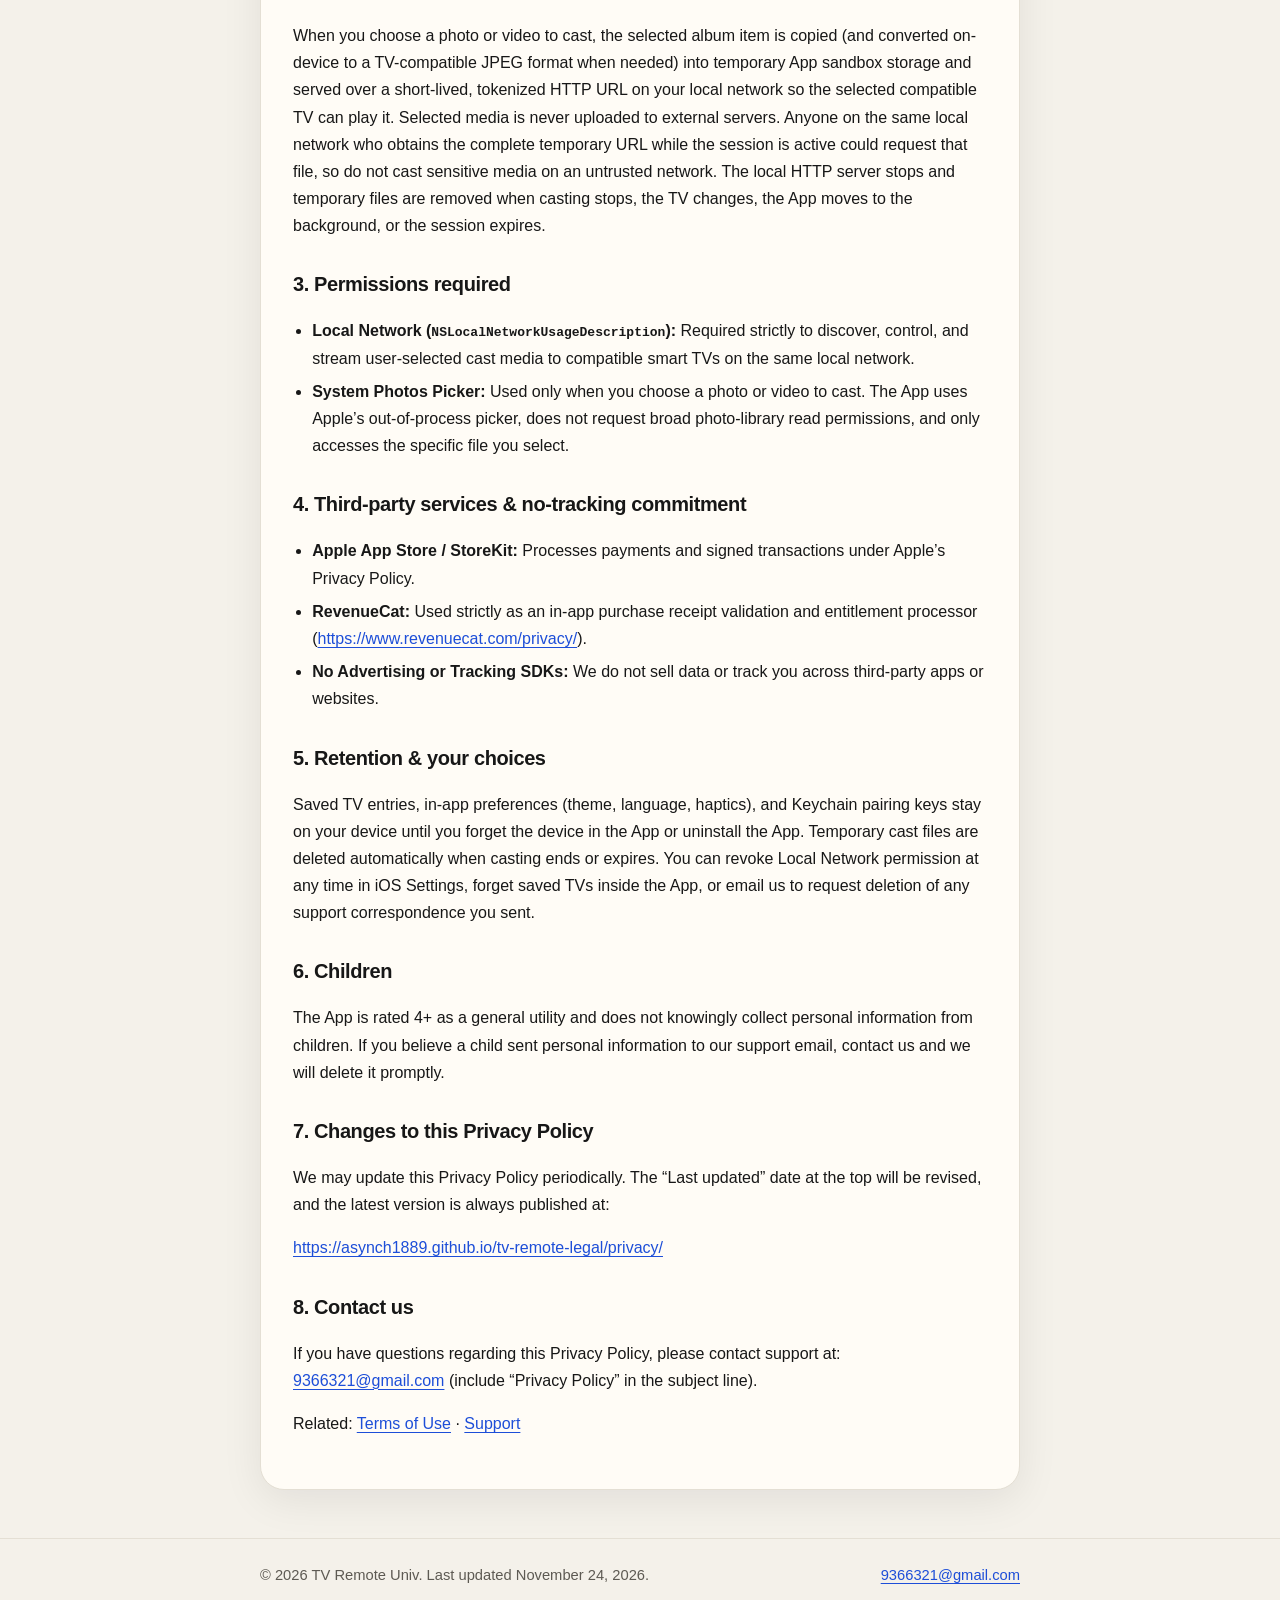
==== commit e34d2546: "同步TV Remote Univ应用名称与RevenueCat隐私及投屏买断条款" ====
--- a/privacy/index.html
+++ b/privacy/index.html
@@ -3,8 +3,8 @@
 <head>
   <meta charset="utf-8">
   <meta name="viewport" content="width=device-width, initial-scale=1">
-  <title>Privacy Policy · TV Remote</title>
-  <meta name="description" content="Privacy Policy for TV Remote - Universal Control. Local-network TV remote; no account required.">
+  <title>Privacy Policy · TV Remote Univ</title>
+  <meta name="description" content="Privacy Policy for TV Remote Univ. Local-network TV remote; no account required; no cross-app tracking.">
   <link rel="stylesheet" href="../assets/site.css">
   <script>
     (function () {
@@ -29,7 +29,7 @@
         <span class="logo" aria-hidden="true">
           <svg width="18" height="18" viewBox="0 0 24 24" fill="none"><rect x="6" y="2" width="12" height="20" rx="3" stroke="currentColor" stroke-width="2"/><circle cx="12" cy="17" r="1.4" fill="currentColor"/></svg>
         </span>
-        <span>TV Remote</span>
+        <span>TV Remote Univ</span>
       </a>
       <div class="controls">
         <div class="seg" role="group" aria-label="Language">
@@ -47,14 +47,14 @@
   <main id="content" class="wrap">
     <section class="hero">
       <div class="lang-en">
-        <p class="meta">Effective date: August 10, 2026 · Last updated: August 23, 2026</p>
+        <p class="meta">Effective date: August 10, 2026 · Last updated: November 24, 2026</p>
         <h1>Privacy Policy</h1>
-        <p class="lede">This Privacy Policy explains how <strong>TV Remote - Universal Control</strong> (“we”, “us”, or “the App”) handles information when you use our native iOS application.</p>
+        <p class="lede">This Privacy Policy explains how <strong>TV Remote Univ</strong> (“we”, “us”, or “the App”) handles user data when you use our native iOS application.</p>
       </div>
       <div class="lang-zh">
-        <p class="meta">生效日期：2026 年 8 月 10 日 · 最近更新：2026 年 8 月 23 日</p>
+        <p class="meta">生效日期：2026 年 8 月 10 日 · 最近更新：2026 年 11 月 24 日</p>
         <h1>隐私政策</h1>
-        <p class="lede">本隐私政策说明 <strong>TV Remote - Universal Control</strong>（“我们”或“本应用”）在你使用这款原生 iOS 应用时如何处理信息。</p>
+        <p class="lede">本隐私政策说明 <strong>TV Remote Univ</strong>（“我们”或“本应用”）在你使用这款原生 iOS 应用时如何处理信息。</p>
       </div>
     </section>
 
@@ -62,159 +62,127 @@
       <div class="lang-en">
         <h2>1. Summary</h2>
         <ul>
-          <li>The App is a local Wi‑Fi remote. It discovers and controls compatible TVs on your home network.</li>
-          <li>No account, registration, or profile is required.</li>
-          <li>We do not operate a user backend that receives your TV IP addresses, pairing tokens, or browsing history.</li>
-          <li>In-app purchases are processed by Apple. We do not receive your payment card details.</li>
-          <li>We do not use third-party advertising or analytics SDKs that track you across apps or websites.</li>
+          <li>The App is a local Wi‑Fi / LAN remote that discovers and controls compatible smart TVs on your home network.</li>
+          <li>No account, registration, or user profile is required.</li>
+          <li>We do not upload your local TV IP addresses, home network topology, pairing keys, or cast media to developer-operated servers.</li>
+          <li>Payments are processed by Apple via StoreKit, and anonymous purchase receipt / entitlement validation is handled through RevenueCat strictly for app functionality.</li>
+          <li>We do not integrate advertising networks, data brokers, or cross-app tracking SDKs (<code>NSPrivacyTracking = false</code>).</li>
         </ul>
 
-        <h2>2. Information processed on your device</h2>
+        <h2>2. Information we collect and process</h2>
         <h3>A. Local network data</h3>
-        <p>To find and control smart TVs (for example Roku, Samsung, and experimental LG support), the App uses Apple networking APIs to perform local discovery such as SSDP and Bonjour/mDNS on the same Wi‑Fi network.</p>
+        <p>To discover and connect to compatible smart TVs (such as Roku, Samsung, and experimental LG support) on your home network, the App uses Apple’s <code>Network.framework</code> to perform local multicast discovery (SSDP and Bonjour/mDNS).</p>
         <ul>
-          <li>Local IP addresses, device names, and connection endpoints of discovered TVs may be stored on your iPhone so you can reconnect.</li>
-          <li>We do <strong>not</strong> upload local IP addresses, Wi‑Fi names, or your home network map to our servers.</li>
-          <li>Pairing credentials (for example Samsung tokens and LG webOS client keys) are stored in the device Keychain and do not leave the device.</li>
+          <li>Local IP addresses, device names, and connection endpoints of discovered or manually added TVs are stored locally on your iPhone for connection management and quick reconnection.</li>
+          <li>We do <strong>not</strong> transmit, upload, or collect your local IP addresses, Wi‑Fi SSID, or network topology on any external server.</li>
+          <li>Authentication credentials (such as Samsung pairing tokens and LG webOS client keys) are stored solely in your device’s secure <strong>Keychain</strong>, never leave the device, and are erased when you choose <strong>Forget</strong> / <strong>Forget free TV</strong> in the App.</li>
         </ul>
 
-        <h3>B. Personal identity data</h3>
-        <p>We do not collect your name, email address, phone number, contacts, or precise location. If you email us for support, we only see the information you choose to send in that message.</p>
+        <h3>B. Personal &amp; identity data</h3>
+        <p>We do not collect your name, email address, phone number, contacts, or precise location. If you contact support by email, we only receive the information you voluntarily include in your message.</p>
 
-        <h3>C. Purchase data</h3>
-        <p>The one-time Lifetime purchase is processed by Apple through StoreKit. Apple provides the App only with signed purchase entitlement information. We do not store or process your credit card, Apple ID password, or billing address.</p>
-
-        <h3>D. User-selected photos and videos</h3>
-        <p>If you choose a photo or video for casting, the selected file is copied to temporary on-device storage and made available for a limited time over your local network at a random, session-specific URL for the selected compatible TV. The media is not uploaded to a developer-operated server. A device that obtains the complete temporary URL and can reach your iPhone on the same local network could request the file while that session is active, so do not cast sensitive media on an untrusted network. The local media service and temporary copy are stopped and removed when casting ends, the device changes, the App moves to the background, or the session expires.</p>
-
-        <h2>3. Permissions</h2>
-        <p><strong>Local Network</strong> access is required to scan for and communicate with TVs on the same Wi‑Fi network. It is also used to deliver a user-selected cast item temporarily to the selected compatible TV. The App does not use Local Network access to profile other people or devices for advertising. Apple’s system photo picker gives the App access only to media you explicitly select.</p>
-
-        <h2>4. How information is used</h2>
-        <p>On-device information is used only to:</p>
+        <h3>C. Purchase &amp; entitlement data</h3>
         <ul>
-          <li>Discover compatible TVs and keep a device list you can select;</li>
-          <li>Maintain an authorized connection, including stored pairing keys;</li>
-          <li>Unlock Premium features you purchased through Apple;</li>
-          <li>Deliver a photo or video you selected to a compatible TV on your local network;</li>
-          <li>Remember in-app preferences such as haptics.</li>
+          <li>Payments for the one-time <strong>Lifetime</strong> in-app purchase are processed directly by <strong>Apple</strong> through <strong>StoreKit</strong>. We never receive, store, or process your credit card, Apple ID password, or billing address.</li>
+          <li>To verify and restore your Lifetime purchase entitlement across sessions, the App uses <strong>RevenueCat</strong> (<code>Purchases</code> SDK), which processes non-identifying App Store transaction receipts / purchase history and a randomly generated anonymous App User ID solely for app functionality (entitlement verification and purchase restoration). This purchase history data is <strong>not</strong> linked to your personal identity and is <strong>never</strong> used for third-party advertising or cross-app tracking.</li>
         </ul>
 
-        <h2>5. Sharing</h2>
-        <p>We do not sell personal information. We do not share TV addresses or pairing credentials with third parties. Apple processes App Store payments and related receipts under Apple’s own policies. If a future version adds optional cloud features, we will update this policy before collecting additional data.</p>
+        <h3>D. Cast photos &amp; videos</h3>
+        <p>When you choose a photo or video to cast, the selected album item is copied (and converted on-device to a TV-compatible JPEG format when needed) into temporary App sandbox storage and served over a short-lived, tokenized HTTP URL on your local network so the selected compatible TV can play it. Selected media is never uploaded to external servers. Anyone on the same local network who obtains the complete temporary URL while the session is active could request that file, so do not cast sensitive media on an untrusted network. The local HTTP server stops and temporary files are removed when casting stops, the TV changes, the App moves to the background, or the session expires.</p>
 
-        <h2>6. Retention</h2>
-        <p>Local device lists, preferences, and Keychain items remain on your iPhone until you delete them in the App or uninstall the App. Temporary cast files are removed when the cast session ends or expires. Uninstalling the App removes locally stored App data, subject to iOS behavior.</p>
+        <h2>3. Permissions required</h2>
+        <ul>
+          <li><strong>Local Network (<code>NSLocalNetworkUsageDescription</code>):</strong> Required strictly to discover, control, and stream user-selected cast media to compatible smart TVs on the same local network.</li>
+          <li><strong>System Photos Picker:</strong> Used only when you choose a photo or video to cast. The App uses Apple’s out-of-process picker, does not request broad photo-library read permissions, and only accesses the specific file you select.</li>
+        </ul>
 
-        <h2>7. Children</h2>
-        <p>The App is not directed at children under 13, and we do not knowingly collect personal information from children. If you believe a child has provided personal information to us by email, contact us and we will delete it.</p>
+        <h2>4. Third-party services &amp; no-tracking commitment</h2>
+        <ul>
+          <li><strong>Apple App Store / StoreKit:</strong> Processes payments and signed transactions under Apple’s Privacy Policy.</li>
+          <li><strong>RevenueCat:</strong> Used strictly as an in-app purchase receipt validation and entitlement processor (<a href="https://www.revenuecat.com/privacy/" rel="noopener noreferrer">https://www.revenuecat.com/privacy/</a>).</li>
+          <li><strong>No Advertising or Tracking SDKs:</strong> We do not sell data or track you across third-party apps or websites.</li>
+        </ul>
 
-        <h2>8. Your choices and rights</h2>
-        <p>Because core features work without an account, there is no cloud profile to export. You can:</p>
-        <ul>
-          <li>Revoke Local Network access in iOS Settings;</li>
-          <li>Delete saved TVs or uninstall the App;</li>
-          <li>Stop casting at any time to end local-network access to the selected media;</li>
-          <li>Email us to ask how the App handles data or to request deletion of any information you sent by email.</li>
-        </ul>
-        <p>Depending on where you live (for example the EEA, UK, or California), you may have additional rights regarding personal data. Contact us and we will respond as required by applicable law. Because we do not run a user database for the App, many requests will relate only to support emails you sent us.</p>
+        <h2>5. Retention &amp; your choices</h2>
+        <p>Saved TV entries, in-app preferences (theme, language, haptics), and Keychain pairing keys stay on your device until you forget the device in the App or uninstall the App. Temporary cast files are deleted automatically when casting ends or expires. You can revoke Local Network permission at any time in iOS Settings, forget saved TVs inside the App, or email us to request deletion of any support correspondence you sent.</p>
 
-        <h2>9. International use</h2>
-        <p>The App processes local-network data on your device. Support emails you send to us may be received in the country where we read that mailbox. Do not include pairing tokens, passwords, or unnecessary network details in email.</p>
+        <h2>6. Children</h2>
+        <p>The App is rated 4+ as a general utility and does not knowingly collect personal information from children. If you believe a child sent personal information to our support email, contact us and we will delete it promptly.</p>
 
-        <h2>10. Changes</h2>
-        <p>We may update this Privacy Policy. The “Last updated” date will change, and the current version will remain published at:</p>
+        <h2>7. Changes to this Privacy Policy</h2>
+        <p>We may update this Privacy Policy periodically. The “Last updated” date at the top will be revised, and the latest version is always published at:</p>
         <p><a href="https://asynch1889.github.io/tv-remote-legal/privacy/">https://asynch1889.github.io/tv-remote-legal/privacy/</a></p>
-        <p>Material changes will be reflected on this page. Continued use of the App after an update means you acknowledge the revised policy, except where mandatory law requires additional consent.</p>
 
-        <h2>11. Contact</h2>
-        <p>Questions about this Privacy Policy:</p>
-        <p><a href="mailto:9366321@gmail.com">9366321@gmail.com</a></p>
-        <p>Please include “Privacy Policy” in the subject line.</p>
+        <h2>8. Contact us</h2>
+        <p>If you have questions regarding this Privacy Policy, please contact support at: <a href="mailto:9366321@gmail.com">9366321@gmail.com</a> (include “Privacy Policy” in the subject line).</p>
         <p>Related: <a href="../terms/">Terms of Use</a> · <a href="../support/">Support</a></p>
       </div>
 
       <div class="lang-zh">
         <h2>1. 摘要</h2>
         <ul>
-          <li>本应用是局域网遥控器，用于在家庭 Wi‑Fi 上发现并控制兼容电视。</li>
-          <li>无需注册、登录或创建个人资料。</li>
-          <li>我们没有用于接收电视 IP 地址、配对令牌或浏览记录的用户后台。</li>
-          <li>应用内购买由 Apple 处理，我们不会收到你的银行卡信息。</li>
-          <li>我们不使用用于跨应用或跨网站追踪的第三方广告或分析 SDK。</li>
+          <li>本应用是家庭局域网智能电视遥控器，用于在同一网络下发现并控制兼容电视。</li>
+          <li>无需注册、登录或创建个人账号。</li>
+          <li>我们不会把你的本地电视 IP 地址、家庭网络拓扑、配对密钥或投屏媒体上传到开发者服务器。</li>
+          <li>应用内买断付款由 Apple StoreKit 直接处理；匿名收据与买断权益校验通过 RevenueCat 完成，仅用于应用核心功能。</li>
+          <li>本应用不集成任何广告联盟、数据经纪商或跨应用追踪 SDK（<code>NSPrivacyTracking = false</code>）。</li>
         </ul>
 
-        <h2>2. 在你设备上处理的信息</h2>
+        <h2>2. 我们收集与处理的信息</h2>
         <h3>A. 局域网数据</h3>
-        <p>为了发现并控制智能电视（例如 Roku、Samsung，以及实验性的 LG 支持），本应用使用 Apple 网络接口，在同一 Wi‑Fi 网络上进行 SSDP、Bonjour/mDNS 等本地发现。</p>
+        <p>为了在家庭网络中发现并连接兼容智能电视（如 Roku、Samsung 及实验性支持的 LG 机型），本应用使用 Apple 原生 <code>Network.framework</code> 执行本地组播搜索（SSDP 与 Bonjour/mDNS）。</p>
         <ul>
-          <li>已发现电视的本地 IP 地址、设备名称和连接端点可能保存在你的 iPhone 上，便于再次连接。</li>
-          <li>我们<strong>不会</strong>把本地 IP 地址、Wi‑Fi 名称或家庭网络拓扑上传到我们的服务器。</li>
-          <li>配对凭据（例如 Samsung token、LG webOS client key）仅保存在设备钥匙串（Keychain）中，不会离开本机。</li>
+          <li>已发现或手动添加电视的本地 IP 地址、设备名称与连接端口仅保存在你的 iPhone 本地，用于连接管理与快速重连。</li>
+          <li>我们<strong>绝不会</strong>向任何外部服务器传输、上传或收集你的本地 IP 地址、Wi‑Fi 名称或家庭网络结构。</li>
+          <li>配对鉴权凭据（如 Samsung 配对令牌与 LG webOS 客户端密钥）仅加密存储在设备系统<strong>钥匙串（Keychain）</strong>中，绝不离开本机，并在你在应用内执行<strong>忘记设备</strong>时同步擦除。</li>
         </ul>
 
-        <h3>B. 身份类个人信息</h3>
-        <p>我们不收集你的姓名、电子邮箱、电话、通讯录或精确位置。如果你通过邮件联系支持，我们只会看到你在该邮件中主动提供的内容。</p>
+        <h3>B. 个人身份数据</h3>
+        <p>我们不收集你的姓名、邮箱、手机号、通讯录或精确地理位置。仅当你主动向支持邮箱发送邮件时，我们才会看到你在邮件中提供的信息。</p>
 
-        <h3>C. 购买数据</h3>
-        <p>Lifetime 一次性购买通过 Apple StoreKit 处理。Apple 仅向本应用提供经过签名的购买权益信息。我们不存储或处理你的信用卡、Apple ID 密码或账单地址。</p>
-
-        <h3>D. 用户选择的照片与视频</h3>
-        <p>当你主动选择照片或视频进行投屏时，所选文件会复制到设备上的临时目录，并通过随机的、仅限当前会话的局域网 URL，在有限时间内提供给你选择的兼容电视。媒体不会上传到开发者运营的服务器。在会话有效期间，如果同一局域网中的其他设备获得了完整临时 URL 且能访问你的 iPhone，也可能请求该文件，因此请勿在不受信任的网络中投屏敏感媒体。投屏结束、切换设备、应用进入后台或会话到期时，本地媒体服务会停止，临时副本也会删除。</p>
-
-        <h2>3. 权限</h2>
-        <p><strong>本地网络</strong>权限用于扫描并与同一 Wi‑Fi 上的电视通信，也用于把你主动选择的投屏媒体临时传送给所选兼容电视。本应用不会把本地网络权限用于广告画像。Apple 系统照片选择器只会让本应用访问你明确选择的媒体。</p>
-
-        <h2>4. 信息如何使用</h2>
-        <p>设备本地信息仅用于：</p>
+        <h3>C. 购买与权益数据</h3>
         <ul>
-          <li>发现兼容电视并维护可供选择的设备列表；</li>
-          <li>维持已授权连接，包括保存配对密钥；</li>
-          <li>解锁你通过 Apple 购买的 Premium 功能；</li>
-          <li>把你选择的照片或视频传送到局域网中的兼容电视；</li>
-          <li>记住应用内偏好（例如触觉反馈）。</li>
+          <li>一次性<strong>终身买断（Lifetime）</strong>内购付款由 <strong>Apple</strong> 通过 <strong>StoreKit</strong> 直接处理，我们不会接收、存储或处理你的银行卡、Apple ID 密码或账单地址。</li>
+          <li>为在会话间校验和恢复你的终身买断权益，本应用使用 <strong>RevenueCat</strong>（<code>Purchases</code> SDK）处理非识别性的 App Store 交易收据/购买历史及随机生成的匿名 App User ID，仅用于应用功能（权益校验与恢复购买）。该数据<strong>不会</strong>关联你的个人身份，也<strong>绝不会</strong>用于第三方广告或跨应用追踪。</li>
         </ul>
 
-        <h2>5. 共享</h2>
-        <p>我们不出售个人信息，也不会向第三方共享电视地址或配对凭据。Apple 按照其自身政策处理 App Store 付款与收据。如果未来版本增加可选云端功能，我们会在收集额外数据前更新本政策。</p>
+        <h3>D. 照片与视频投屏</h3>
+        <p>当你主动选择相册照片或视频进行投屏时，所选媒体会在本机复制到应用临时沙盒目录（必要时在本机转换为电视兼容的 JPEG 格式），并通过带一次性随机令牌的短时局域网 HTTP 链接供所选兼容电视读取播放，不会上传到任何外部服务器。在投屏会话有效期间，同一局域网内若其他设备获知完整临时链接且可访问你的 iPhone，理论上可请求该文件，因此请勿在不受信任的公共网络中投屏敏感内容。停止投屏、切换电视、应用切入后台或会话超时后，本地 HTTP 服务会立即关闭并清理临时文件。</p>
 
-        <h2>6. 保存期限</h2>
-        <p>本地设备列表、偏好设置和钥匙串项目会保留在 iPhone 上，直到你在应用内删除或卸载应用。临时投屏文件会在投屏会话结束或到期时删除。卸载后，本地应用数据会按 iOS 机制清除。</p>
+        <h2>3. 所需系统权限</h2>
+        <ul>
+          <li><strong>本地网络（<code>NSLocalNetworkUsageDescription</code>）：</strong>仅用于在同一家庭网络中扫描、控制兼容电视及传输你主动选择的投屏媒体。</li>
+          <li><strong>系统相册选择器（PhotosPicker）：</strong>仅在你选择要投屏的照片或视频时调用系统进程外选择器，不申请完整相册读取权限，仅读取你当次选中的单个文件。</li>
+        </ul>
 
-        <h2>7. 儿童</h2>
-        <p>本应用不以 13 岁以下儿童为对象，我们也不会故意收集儿童的个人信息。如果认为儿童通过邮件向我们提供了个人信息，请联系我们，我们会予以删除。</p>
+        <h2>4. 第三方服务与反追踪承诺</h2>
+        <ul>
+          <li><strong>Apple App Store / StoreKit：</strong>按 Apple 隐私政策处理付款与交易签名。</li>
+          <li><strong>RevenueCat：</strong>仅作为应用内购买收据校验与买断权益处理器（详见 <a href="https://www.revenuecat.com/privacy/" rel="noopener noreferrer">https://www.revenuecat.com/privacy/</a>）。</li>
+          <li><strong>无广告与无追踪 SDK：</strong>我们不出售任何数据，也不进行跨应用或跨网站追踪。</li>
+        </ul>
 
-        <h2>8. 你的选择与权利</h2>
-        <p>核心功能无需账号，因此没有可导出的云端个人资料。你可以：</p>
-        <ul>
-          <li>在 iOS 设置中关闭本地网络权限；</li>
-          <li>删除已保存的电视或卸载应用；</li>
-          <li>随时停止投屏，以终止局域网对所选媒体的访问；</li>
-          <li>发邮件询问数据处理方式，或要求删除你通过邮件发给我们的信息。</li>
-        </ul>
-        <p>根据你所在地区（例如欧盟、英国或加州），你可能享有额外的个人数据权利。请与我们联系，我们会依法回应。由于本应用没有用户数据库，多数请求仅涉及你发给我们的支持邮件。</p>
+        <h2>5. 数据留存与你的权利</h2>
+        <p>本地保存的电视列表、偏好设置（主题、语言、触觉反馈）及钥匙串配对凭据保留在你的 iPhone 上，直至你在应用内忘记设备或卸载应用。临时投屏文件在会话结束或过期后自动清理。你可随时在 iOS“设置”中关闭本地网络权限、在应用内删除已保存电视，或发送邮件要求删除你曾发送的支持邮件记录。</p>
 
-        <h2>9. 跨境使用</h2>
-        <p>局域网数据在你的设备上处理。你发给我们的支持邮件可能在我们读取该邮箱的所在地被接收。请不要在邮件中包含配对令牌、密码或不必要的网络细节。</p>
+        <h2>6. 未成年人保护</h2>
+        <p>本应用为 4+ 通用工具类应用，不会故意收集儿童个人信息。如发现儿童通过支持邮件发送了个人信息，请联系我们立即删除。</p>
 
-        <h2>10. 变更</h2>
-        <p>我们可能更新本隐私政策。“最近更新”日期会随之变化，最新版本发布于：</p>
+        <h2>7. 隐私政策更新</h2>
+        <p>我们可能适时更新本隐私政策，页面顶部“最近更新”日期将同步调整，最新版本始终发布于：</p>
         <p><a href="https://asynch1889.github.io/tv-remote-legal/privacy/">https://asynch1889.github.io/tv-remote-legal/privacy/</a></p>
-        <p>重大变更会体现在本页面。除非强制性法律要求另行同意，继续使用本应用即表示你知悉更新后的政策。</p>
 
-        <h2>11. 联系我们</h2>
-        <p>如对本隐私政策有疑问，请联系：</p>
-        <p><a href="mailto:9366321@gmail.com">9366321@gmail.com</a></p>
-        <p>请在邮件主题中注明“隐私政策”。</p>
-        <p>相关页面：<a href="../terms/">服务条款</a> · <a href="../support/">支持</a></p>
+        <h2>8. 联系我们</h2>
+        <p>如对本隐私政策有任何疑问，请发送邮件至：<a href="mailto:9366321@gmail.com">9366321@gmail.com</a>（邮件主题请注明“隐私政策”）。</p>
+        <p>相关页面：<a href="../terms/">使用条款</a> · <a href="../support/">支持</a></p>
       </div>
     </article>
   </main>
 
   <footer>
     <div class="footer-inner">
-      <span class="lang-en">© 2026 TV Remote. Last updated August 23, 2026.</span>
-      <span class="lang-zh">© 2026 TV Remote。最近更新：2026 年 8 月 23 日。</span>
+      <span class="lang-en">© 2026 TV Remote Univ. Last updated November 24, 2026.</span>
+      <span class="lang-zh">© 2026 TV Remote Univ。最近更新：2026 年 11 月 24 日。</span>
       <a href="mailto:9366321@gmail.com">9366321@gmail.com</a>
     </div>
   </footer>
